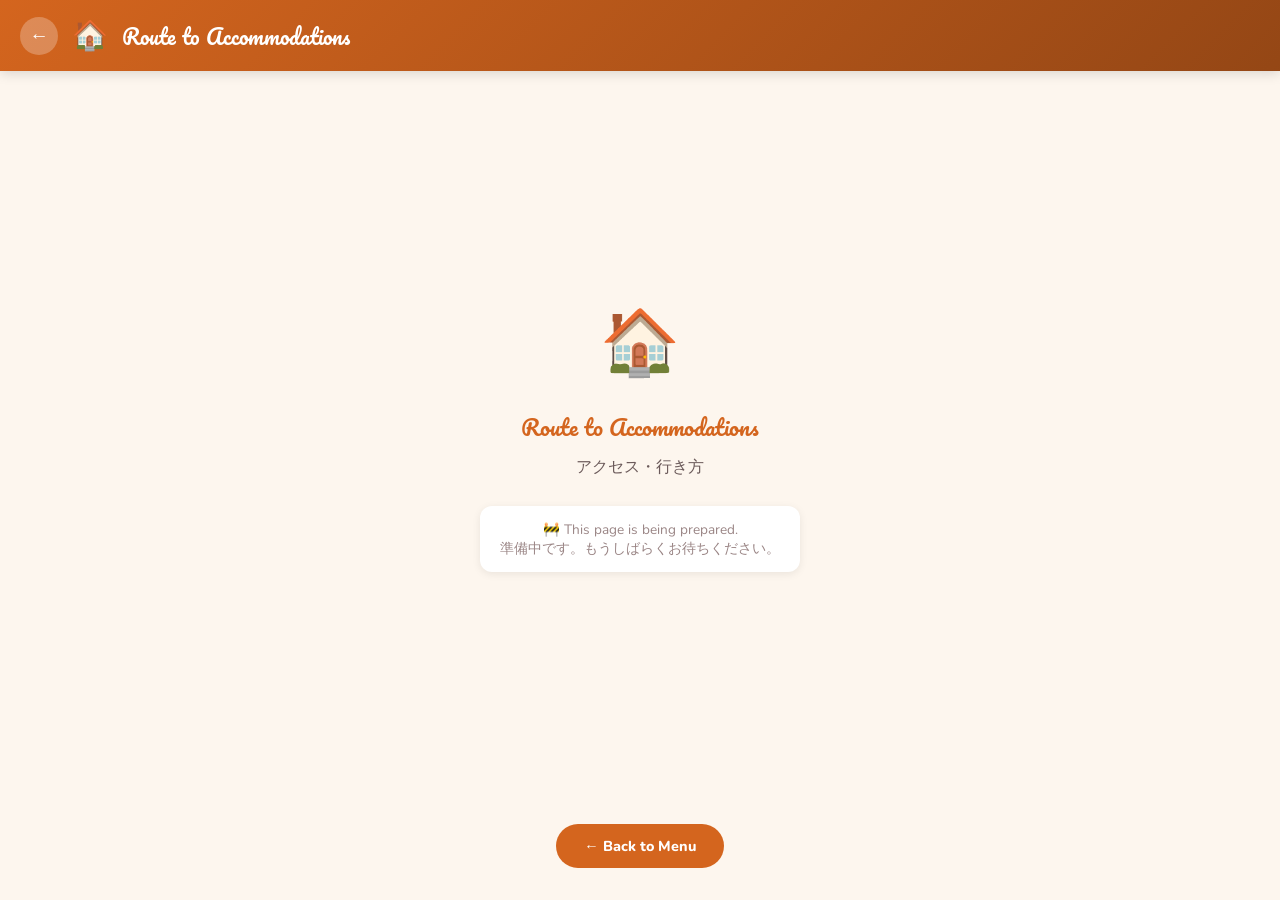
==== access/index.html @ 3fa20dd9 "feliz-stay-1001: access placeholder" ====
<!DOCTYPE html>
<html lang="en">
<head>
<meta charset="UTF-8">
<meta name="viewport" content="width=device-width, initial-scale=1.0">
<title>Route to Accommodations — Feliz Stay 1001</title>
<link href="https://fonts.googleapis.com/css2?family=Nunito:wght@700;800;900&family=Pacifico&display=swap" rel="stylesheet">
<style>
  :root{--accent:#d4651e;--accent-light:#fcd3ae;--cream:#fdf6ee;}
  *{box-sizing:border-box;margin:0;padding:0;}
  body{font-family:'Nunito',sans-serif;background:var(--cream);color:#3a3232;min-height:100vh;display:flex;flex-direction:column;}
  .top-bar{background:linear-gradient(135deg,var(--accent) 0%,color-mix(in srgb,var(--accent) 70%,black) 100%);padding:16px 20px;display:flex;align-items:center;gap:14px;position:sticky;top:0;z-index:10;box-shadow:0 2px 12px rgba(0,0,0,0.15);}
  .back-btn{background:rgba(255,255,255,0.25);border:none;border-radius:50%;width:38px;height:38px;display:flex;align-items:center;justify-content:center;cursor:pointer;font-size:1.2rem;color:#fff;text-decoration:none;flex-shrink:0;}
  .back-btn:hover{background:rgba(255,255,255,0.4);}
  .top-title{font-family:'Pacifico',cursive;font-size:1.3rem;color:#fff;flex:1;}
  .top-emoji{font-size:1.8rem;}
  .content{flex:1;display:flex;flex-direction:column;align-items:center;justify-content:center;padding:40px 20px;text-align:center;}
  .icon{font-size:4rem;margin-bottom:20px;}
  .title{font-family:'Pacifico',cursive;font-size:1.4rem;color:var(--accent);margin-bottom:10px;}
  .subtitle{font-size:1rem;color:#6b5a5a;margin-bottom:8px;}
  .note{font-size:0.85rem;color:#9a8585;background:#fff;border-radius:12px;padding:14px 20px;margin-top:20px;box-shadow:0 2px 8px rgba(0,0,0,0.08);}
  .back-footer{text-align:center;padding:24px 0 32px;}
  .back-footer a{display:inline-flex;align-items:center;gap:8px;background:var(--accent);color:#fff;text-decoration:none;padding:12px 28px;border-radius:50px;font-weight:800;font-size:0.9rem;}
</style>
</head>
<body>
<div class="top-bar">
  <a href="../" class="back-btn">&#x2190;</a>
  <span class="top-emoji">🏠</span>
  <div class="top-title">Route to Accommodations</div>
</div>
<div class="content">
  <div class="icon">🏠</div>
  <div class="title">Route to Accommodations</div>
  <div class="subtitle">アクセス・行き方</div>
  <div class="note">🚧 This page is being prepared.<br>準備中です。もうしばらくお待ちください。</div>
</div>
<div class="back-footer">
  <a href="../">&#x2190; Back to Menu</a>
</div>
</body>
</html>
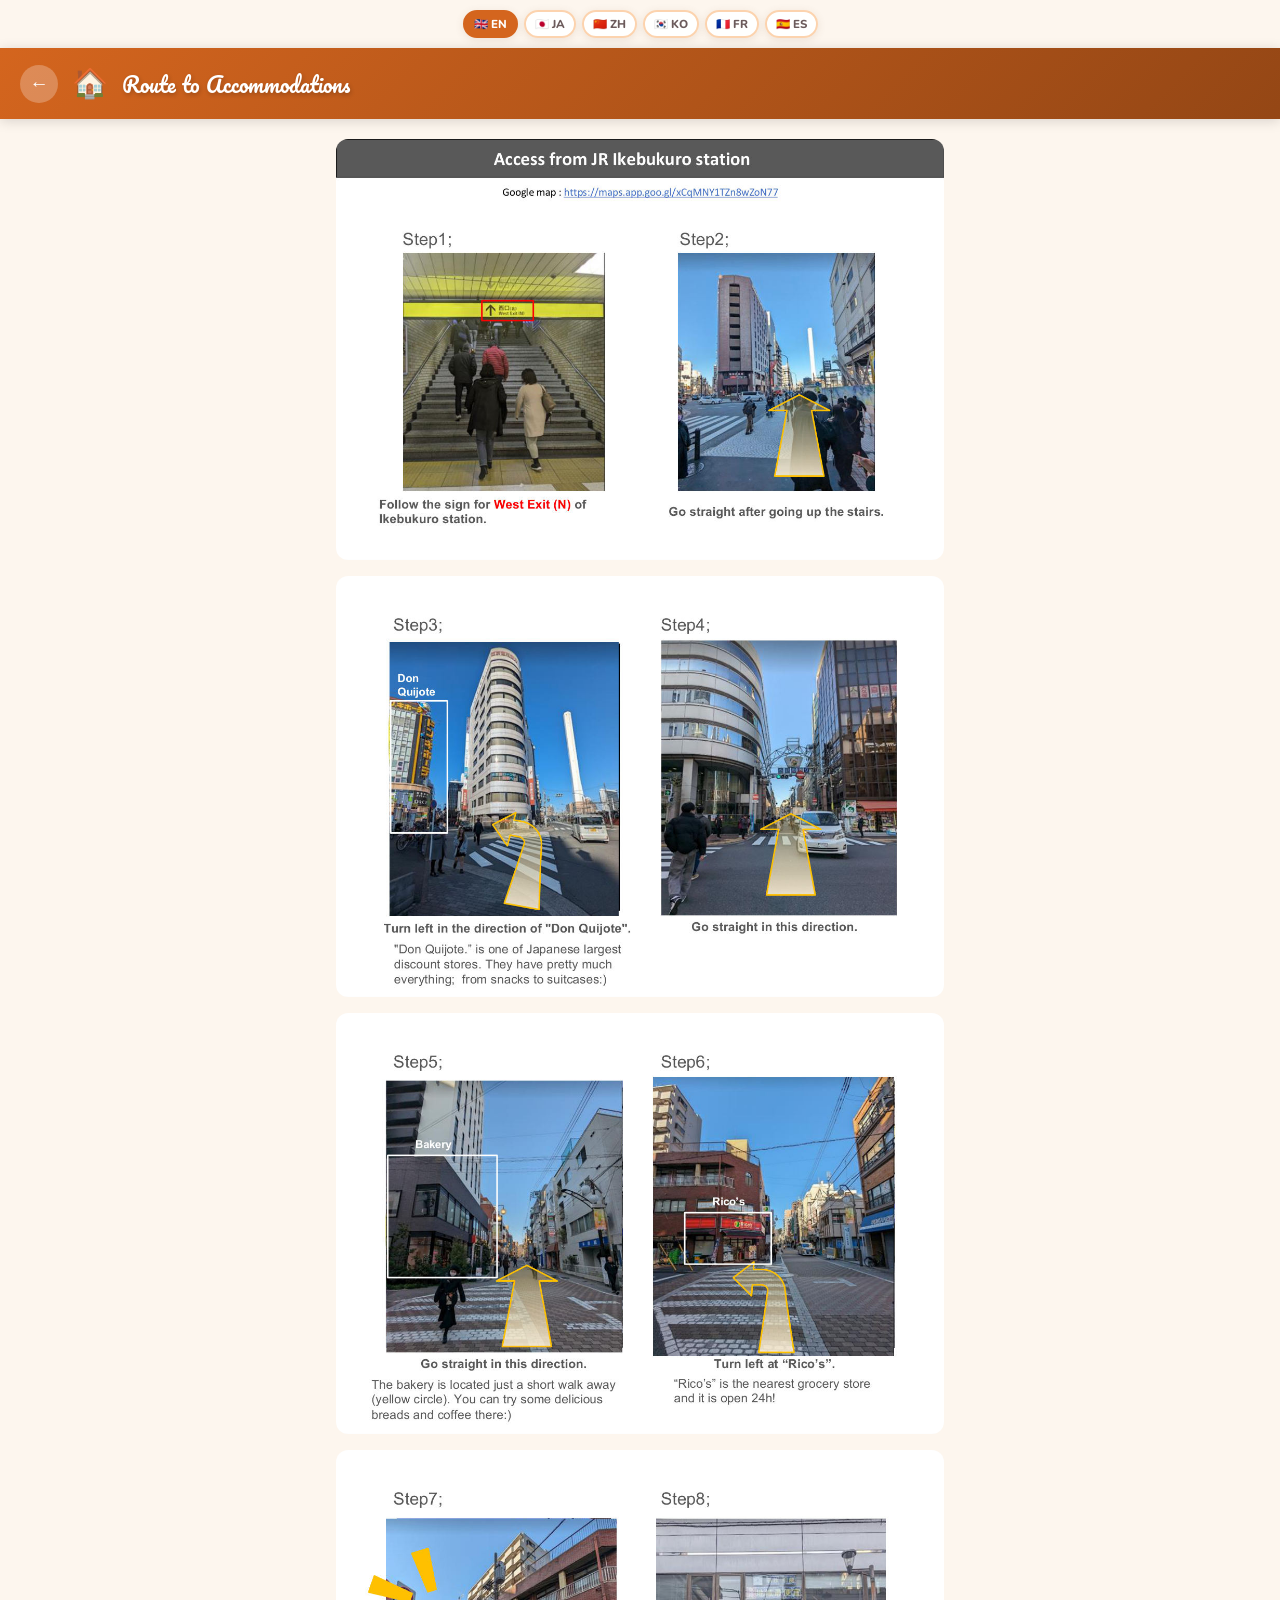
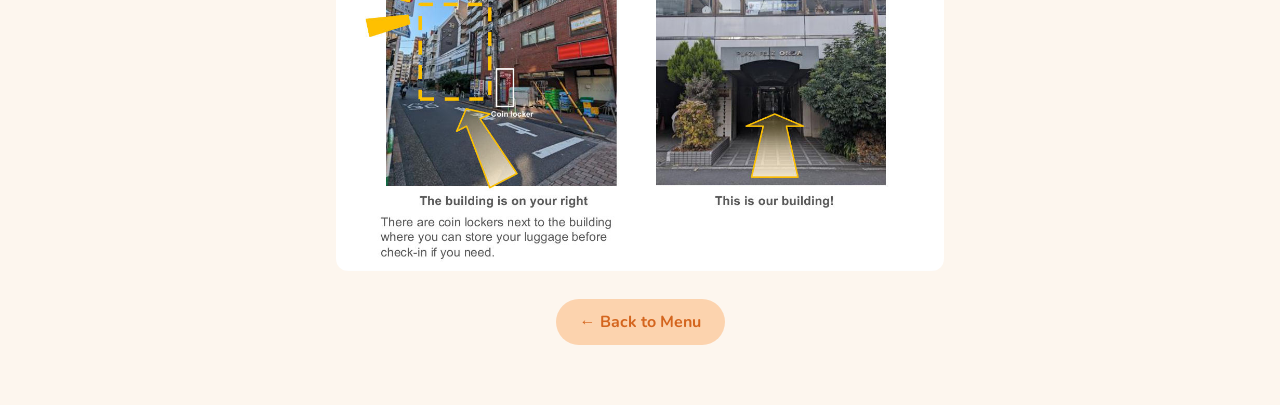
==== commit 9aee5bdc: "feliz-stay-1001: access page (from 907, same building)" ====
--- a/access/index.html
+++ b/access/index.html
@@ -4,39 +4,158 @@
 <meta charset="UTF-8">
 <meta name="viewport" content="width=device-width, initial-scale=1.0">
 <title>Route to Accommodations — Feliz Stay 1001</title>
-<link href="https://fonts.googleapis.com/css2?family=Nunito:wght@700;800;900&family=Pacifico&display=swap" rel="stylesheet">
+<link href="https://fonts.googleapis.com/css2?family=Nunito:wght@600;700;800;900&family=Pacifico&display=swap" rel="stylesheet">
 <style>
-  :root{--accent:#d4651e;--accent-light:#fcd3ae;--cream:#fdf6ee;}
-  *{box-sizing:border-box;margin:0;padding:0;}
-  body{font-family:'Nunito',sans-serif;background:var(--cream);color:#3a3232;min-height:100vh;display:flex;flex-direction:column;}
-  .top-bar{background:linear-gradient(135deg,var(--accent) 0%,color-mix(in srgb,var(--accent) 70%,black) 100%);padding:16px 20px;display:flex;align-items:center;gap:14px;position:sticky;top:0;z-index:10;box-shadow:0 2px 12px rgba(0,0,0,0.15);}
-  .back-btn{background:rgba(255,255,255,0.25);border:none;border-radius:50%;width:38px;height:38px;display:flex;align-items:center;justify-content:center;cursor:pointer;font-size:1.2rem;color:#fff;text-decoration:none;flex-shrink:0;}
-  .back-btn:hover{background:rgba(255,255,255,0.4);}
-  .top-title{font-family:'Pacifico',cursive;font-size:1.3rem;color:#fff;flex:1;}
-  .top-emoji{font-size:1.8rem;}
-  .content{flex:1;display:flex;flex-direction:column;align-items:center;justify-content:center;padding:40px 20px;text-align:center;}
-  .icon{font-size:4rem;margin-bottom:20px;}
-  .title{font-family:'Pacifico',cursive;font-size:1.4rem;color:var(--accent);margin-bottom:10px;}
-  .subtitle{font-size:1rem;color:#6b5a5a;margin-bottom:8px;}
-  .note{font-size:0.85rem;color:#9a8585;background:#fff;border-radius:12px;padding:14px 20px;margin-top:20px;box-shadow:0 2px 8px rgba(0,0,0,0.08);}
-  .back-footer{text-align:center;padding:24px 0 32px;}
-  .back-footer a{display:inline-flex;align-items:center;gap:8px;background:var(--accent);color:#fff;text-decoration:none;padding:12px 28px;border-radius:50px;font-weight:800;font-size:0.9rem;}
+  :root {
+    --accent: #d4651e;
+    --accent-light: #fcd3ae;
+    --cream: #fdf6ee;
+    --text-dark: #3a3232;
+    --text-mid: #6b5a5a;
+  }
+  * { box-sizing: border-box; margin: 0; padding: 0; }
+  body { font-family: 'Nunito', sans-serif; background: var(--cream); color: var(--text-dark); min-height: 100vh; }
+  .top-bar {
+    background: linear-gradient(135deg, var(--accent) 0%, color-mix(in srgb, var(--accent) 70%, black) 100%);
+    padding: 16px 20px;
+    display: flex;
+    align-items: center;
+    gap: 14px;
+    position: sticky;
+    top: 0;
+    z-index: 10;
+    box-shadow: 0 2px 12px rgba(0,0,0,0.15);
+  }
+  .back-btn {
+    background: rgba(255,255,255,0.25);
+    border: none;
+    border-radius: 50%;
+    width: 38px; height: 38px;
+    display: flex; align-items: center; justify-content: center;
+    cursor: pointer;
+    font-size: 1.2rem;
+    color: #fff;
+    text-decoration: none;
+    flex-shrink: 0;
+    transition: background 0.2s;
+  }
+  .back-btn:hover { background: rgba(255,255,255,0.4); }
+  .top-title {
+    font-family: 'Pacifico', cursive;
+    font-size: 1.3rem;
+    color: #fff;
+    text-shadow: 1px 2px 4px rgba(0,0,0,0.2);
+    flex: 1;
+  }
+  .top-emoji { font-size: 1.8rem; }
+  .content { padding: 20px 16px 40px; max-width: 640px; margin: 0 auto; }
+  .content img:last-child { margin-bottom: 0; }
+  .back-footer {
+    text-align: center;
+    margin-top: 28px;
+    padding-bottom: 20px;
+  }
+  .back-footer a {
+    display: inline-flex;
+    align-items: center;
+    gap: 8px;
+    color: var(--accent);
+    font-weight: 700;
+    font-size: 1rem;
+    text-decoration: none;
+    background: var(--accent-light);
+    padding: 12px 24px;
+    border-radius: 50px;
+    transition: opacity 0.2s;
+  }
+  .back-footer a:hover { opacity: 0.8; }
+
+  /* lang-bar */
+  .lang-bar {
+    display: flex;
+    justify-content: center;
+    gap: 6px;
+    padding: 10px 16px;
+    flex-wrap: wrap;
+    background: var(--cream);
+  }
+  .lang-btn {
+    border: 2px solid var(--accent-light);
+    background: rgba(255,255,255,0.92);
+    backdrop-filter: blur(6px);
+    border-radius: 50px;
+    padding: 4px 9px;
+    font-family: 'Nunito', sans-serif;
+    font-size: 0.72rem;
+    font-weight: 800;
+    color: var(--text-mid);
+    cursor: pointer;
+    transition: all 0.2s;
+    box-shadow: 0 2px 8px rgba(120,80,60,0.12);
+  }
+  .lang-btn.active {
+    background: var(--accent);
+    border-color: var(--accent);
+    color: #fff;
+  }
+  .lang-btn:hover:not(.active) {
+    border-color: var(--accent);
+    color: var(--accent);
+  }
 </style>
+    <link rel="stylesheet" href="../assets/style-sub.css">
 </head>
 <body>
+<div class="lang-bar">
+  <button class="lang-btn active" onclick="setLang('en', this)">🇬🇧 EN</button>
+  <button class="lang-btn" onclick="setLang('ja', this)">🇯🇵 JA</button>
+  <button class="lang-btn" onclick="setLang('zh', this)">🇨🇳 ZH</button>
+  <button class="lang-btn" onclick="setLang('ko', this)">🇰🇷 KO</button>
+  <button class="lang-btn" onclick="setLang('fr', this)">🇫🇷 FR</button>
+  <button class="lang-btn" onclick="setLang('es', this)">🇪🇸 ES</button>
+</div>
 <div class="top-bar">
-  <a href="../" class="back-btn">&#x2190;</a>
+  <a href="../" class="back-btn">←</a>
   <span class="top-emoji">🏠</span>
-  <div class="top-title">Route to Accommodations</div>
+  <div class="top-title" data-i18n="pageTitle">Route to Accommodations</div>
 </div>
 <div class="content">
-  <div class="icon">🏠</div>
-  <div class="title">Route to Accommodations</div>
-  <div class="subtitle">アクセス・行き方</div>
-  <div class="note">🚧 This page is being prepared.<br>準備中です。もうしばらくお待ちください。</div>
+<img src="[data-uri]" alt="Route to Accommodations" data-i18n-alt="imgAlt" style="width:100%;border-radius:12px;display:block;margin-bottom:16px;">
+<img src="[data-uri]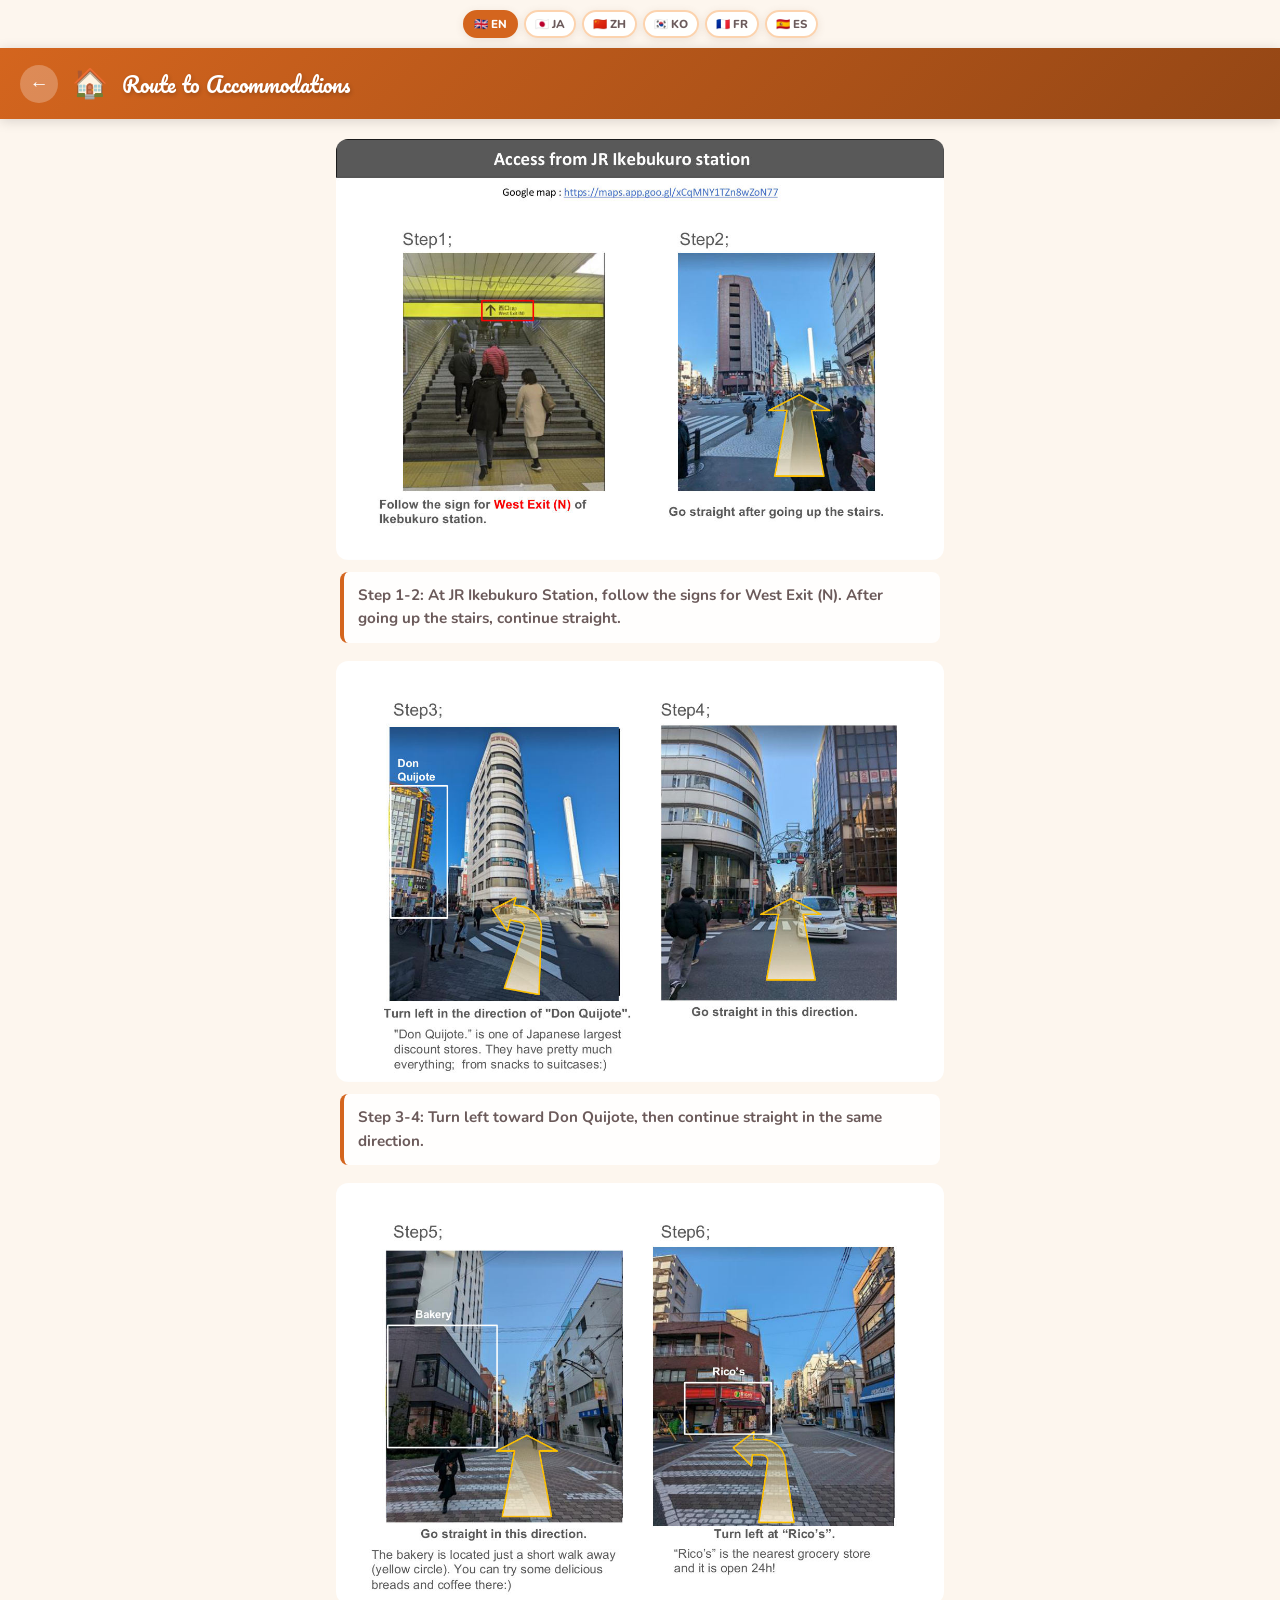
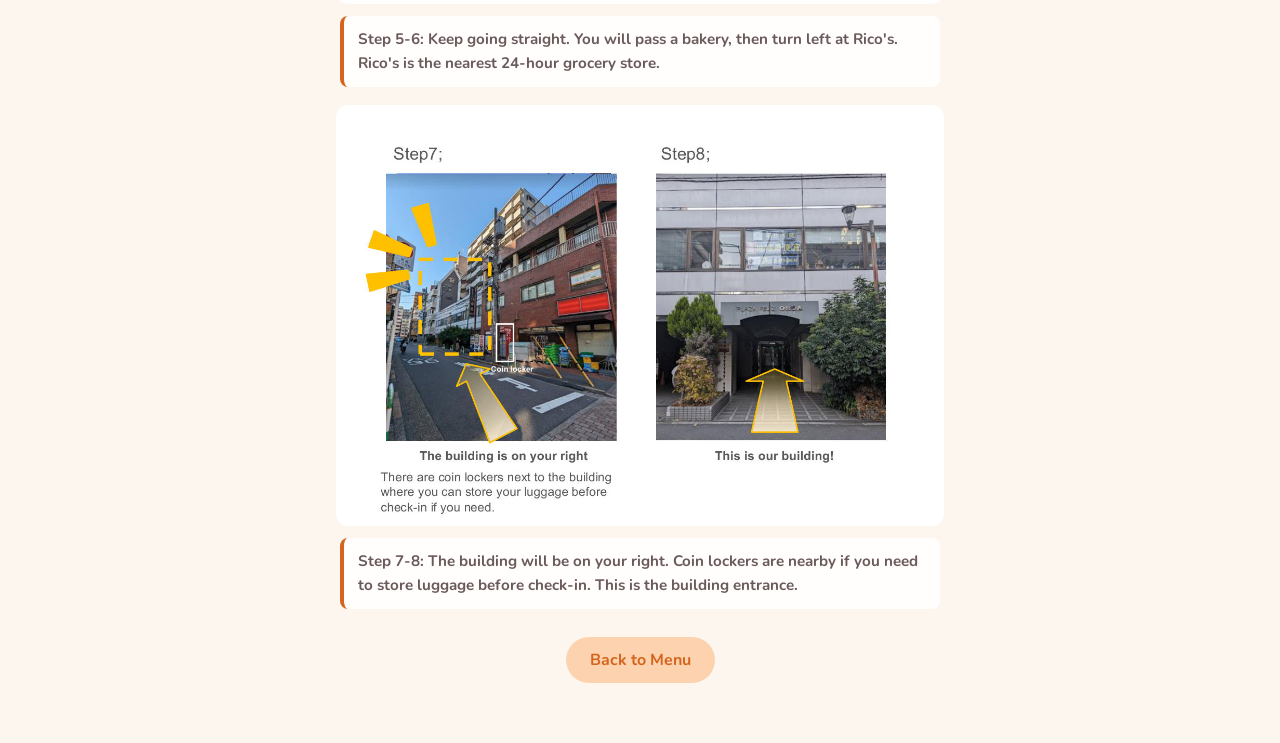
==== commit 4b6aeb3c: "Add multilingual access route captions" ====
--- a/access/index.html
+++ b/access/index.html
@@ -55,6 +55,17 @@
     margin-top: 28px;
     padding-bottom: 20px;
   }
+  .caption {
+    margin: -4px 4px 18px;
+    color: var(--text-mid);
+    font-size: 0.95rem;
+    font-weight: 700;
+    line-height: 1.55;
+    background: rgba(255,255,255,0.88);
+    border-left: 4px solid var(--accent);
+    border-radius: 8px;
+    padding: 12px 14px;
+  }
   .back-footer a {
     display: inline-flex;
     align-items: center;
@@ -117,13 +128,17 @@
 <div class="top-bar">
   <a href="../" class="back-btn">←</a>
   <span class="top-emoji">🏠</span>
-  <div class="top-title" data-i18n="pageTitle">Route to Accommodations</div>
+  <div class="top-title">Route to Accommodations</div>
 </div>
 <div class="content">
 <img src="[data-uri]" alt="Route to Accommodations" data-i18n-alt="imgAlt" style="width:100%;border-radius:12px;display:block;margin-bottom:16px;">
+<div class="caption" data-i18n="c1"></div>
 <img src="[data-uri]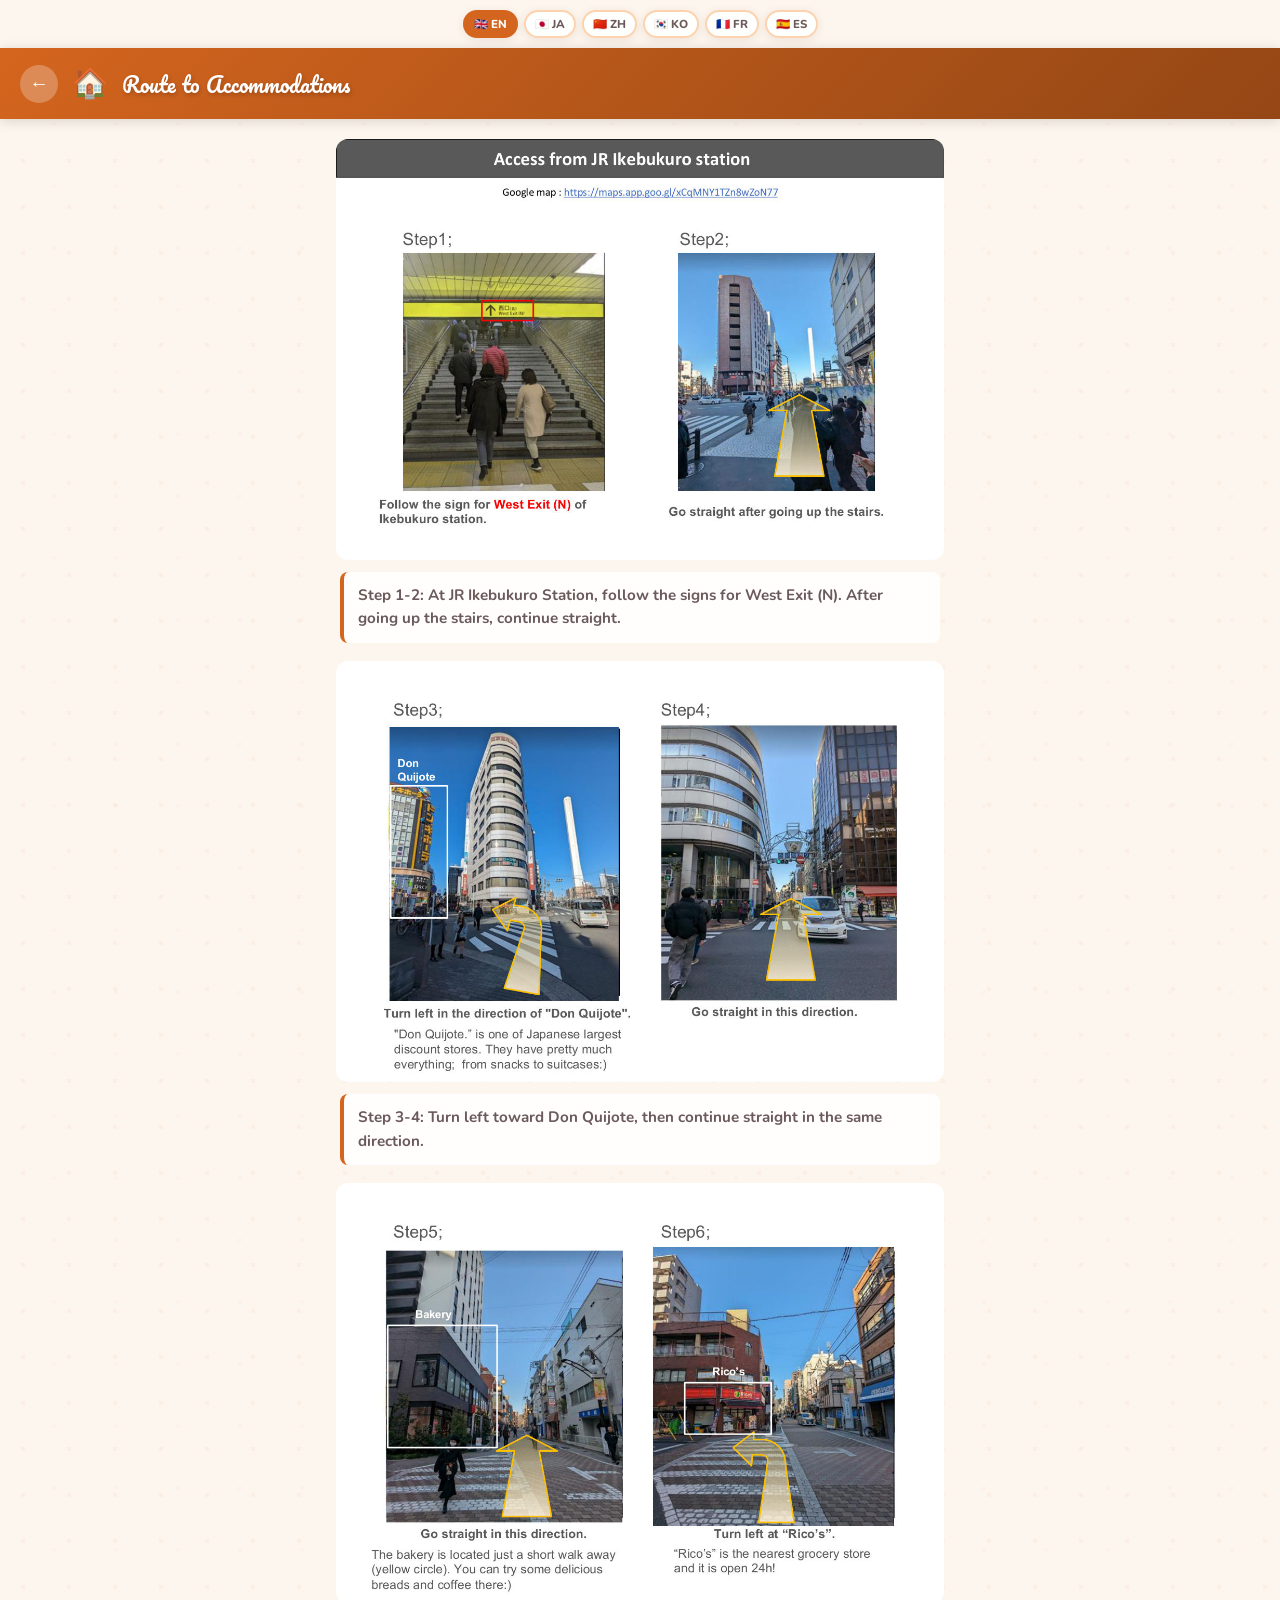
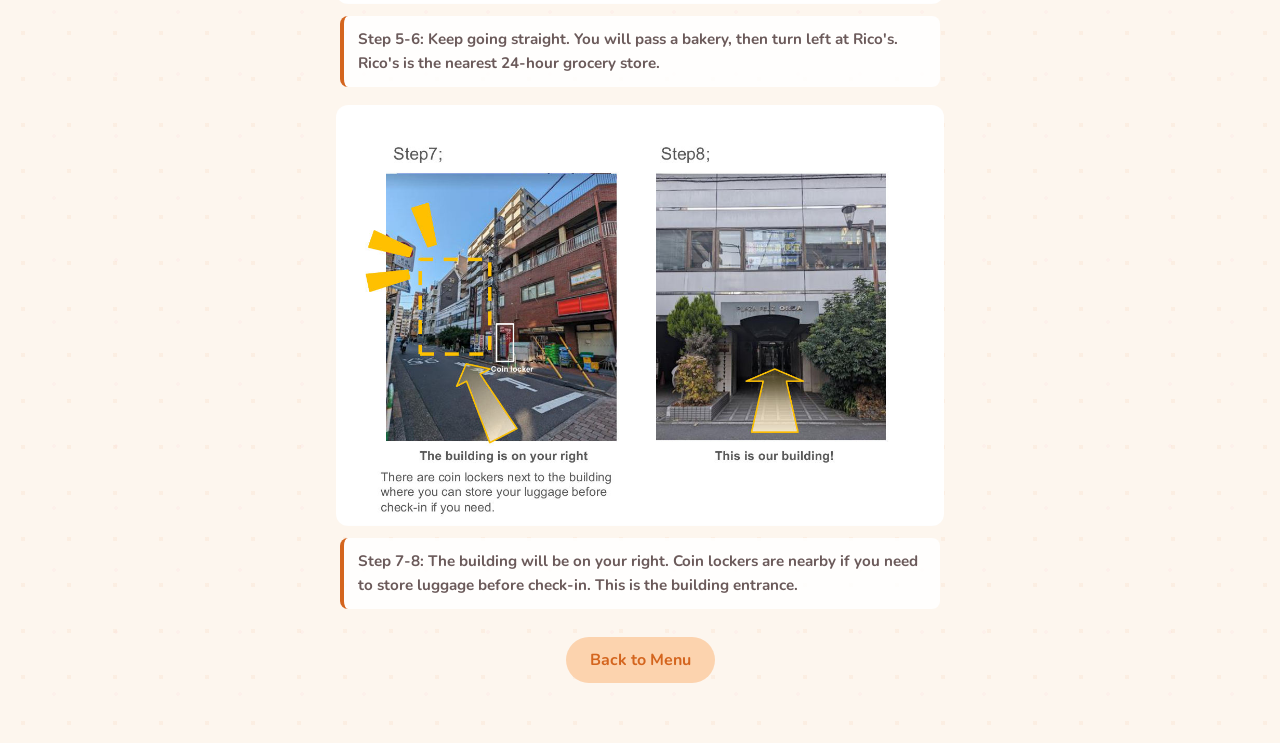
==== commit 7c389d7a: "Add Cute Pack shared animations for feliz-stay-1001" ====
--- a/access/index.html
+++ b/access/index.html
@@ -115,6 +115,8 @@
   }
 </style>
     <link rel="stylesheet" href="../assets/style-sub.css">
+  <link rel="stylesheet" href="../assets/cute-pack.css">
+  <style id="cute-pack-theme">:root{--cp-chip-a:#fff3e8;--cp-chip-b:#fdeef4;--cp-hover-shadow:rgba(220,140,90,.18);--cp-dot-1:rgba(240,170,120,.10);}</style>
 </head>
 <body>
 <div class="lang-bar">
@@ -223,5 +225,6 @@
   applyTranslations(initialLang);
 }
 </script>
+  <script src="../assets/cute-pack.js" defer></script>
 </body>
 </html>
--- a/assets/cute-pack.css
+++ b/assets/cute-pack.css
@@ -0,0 +1,169 @@
+/* ==== Cute Pack: shared lightweight decorations (no deps) ==== */
+:root {
+  --cp-chip-a: #eaf6ff;
+  --cp-chip-b: #fdf1f7;
+  --cp-hover-shadow: rgba(80, 140, 200, .18);
+  --cp-dot-1: rgba(140, 190, 240, .10);
+  --cp-dot-2: rgba(255, 170, 200, .08);
+  --cp-sparkle: #ffb6d1;
+}
+
+@media (prefers-reduced-motion: no-preference) {
+  .hero-house,
+  .hero .mark,
+  header.hero .mark,
+  body:not(.cp-emergency) .top-emoji {
+    display: inline-block;
+    animation: cp-bob 3s ease-in-out infinite;
+    will-change: transform;
+  }
+
+  @keyframes cp-bob {
+    0%, 100% { transform: translateY(0) rotate(-2deg); }
+    50% { transform: translateY(-8px) rotate(2deg); }
+  }
+
+  .pl-icon {
+    display: inline-block;
+    animation: cp-wiggle 4s ease-in-out infinite;
+    will-change: transform;
+  }
+
+  .pl-btn:nth-child(2) .pl-icon { animation-delay: .6s; }
+  .pl-btn:nth-child(3) .pl-icon { animation-delay: 1.2s; }
+  .pl-btn:nth-child(4) .pl-icon { animation-delay: 1.8s; }
+
+  @keyframes cp-wiggle {
+    0%, 88%, 100% { transform: rotate(0); }
+    90% { transform: rotate(-8deg) scale(1.08); }
+    94% { transform: rotate(8deg) scale(1.08); }
+    98% { transform: rotate(-4deg); }
+  }
+
+  .wifi-card,
+  .wifi {
+    position: relative;
+    overflow: hidden;
+  }
+
+  .wifi-card::after,
+  .wifi::after {
+    content: '';
+    position: absolute;
+    top: 0;
+    left: -80%;
+    width: 50%;
+    height: 100%;
+    background: linear-gradient(105deg, transparent, rgba(255,255,255,.35), transparent);
+    animation: cp-shine 5s ease-in-out infinite;
+    pointer-events: none;
+  }
+
+  @keyframes cp-shine {
+    0%, 70% { transform: translateX(0); opacity: 1; }
+    85%, 100% { transform: translateX(420%); opacity: 1; }
+  }
+
+  .cp-reveal {
+    opacity: 0;
+    transform: translateY(14px) scale(.98);
+    transition: opacity .5s ease, transform .5s cubic-bezier(.34, 1.56, .64, 1);
+  }
+
+  .cp-reveal.cp-in {
+    opacity: 1;
+    transform: none;
+  }
+
+  .chat-avatar {
+    animation: cp-hop 6s ease-in-out infinite;
+    will-change: transform;
+  }
+
+  @keyframes cp-hop {
+    0%, 92%, 100% { transform: translateY(0); }
+    94% { transform: translateY(-5px); }
+    97% { transform: translateY(0); }
+    98.5% { transform: translateY(-2px); }
+  }
+}
+
+@media (prefers-reduced-motion: reduce) {
+  .hero-house,
+  .hero .mark,
+  header.hero .mark,
+  .top-emoji,
+  .pl-icon,
+  .chat-avatar,
+  .wifi-card::after,
+  .wifi::after {
+    animation: none !important;
+  }
+
+  .cp-reveal,
+  .cp-reveal.cp-in {
+    opacity: 1 !important;
+    transform: none !important;
+    transition: none !important;
+  }
+}
+
+.pl-btn,
+.chip,
+.em-btn,
+.lang-btn,
+.back-btn,
+.back-footer a,
+.maps-btn,
+.map-link,
+.wifi-row,
+.qr-toggle,
+.send-btn {
+  transition: transform .15s cubic-bezier(.34, 1.56, .64, 1), box-shadow .15s;
+}
+
+.pl-btn:active,
+.chip:active,
+.em-btn:active,
+.lang-btn:active,
+.back-btn:active,
+.back-footer a:active,
+.maps-btn:active,
+.map-link:active,
+.wifi-row:active,
+.qr-toggle:active,
+.send-btn:active {
+  transform: scale(.94);
+}
+
+.pl-btn:hover,
+.back-footer a:hover,
+.maps-btn:hover,
+.map-link:hover,
+.wifi-row:hover,
+.qr-toggle:hover {
+  transform: translateY(-3px) scale(1.02);
+  box-shadow: 0 10px 24px var(--cp-hover-shadow);
+}
+
+.pl-icon-wrap {
+  background: linear-gradient(135deg, var(--cp-chip-a), var(--cp-chip-b)) !important;
+  border-radius: 50%;
+  box-shadow: inset 0 0 0 3px #fff, 0 3px 8px rgba(120, 160, 220, .15);
+}
+
+body {
+  background-image:
+    radial-gradient(var(--cp-dot-1) 2.5px, transparent 2.5px),
+    radial-gradient(var(--cp-dot-2) 2px, transparent 2px);
+  background-size: 46px 46px, 62px 62px;
+  background-position: 0 0, 23px 31px;
+}
+
+.menu-group-title::after {
+  content: ' ✦';
+  font-size: .7em;
+  color: var(--cp-sparkle);
+  vertical-align: super;
+}
+/* ==== /Cute Pack ==== */
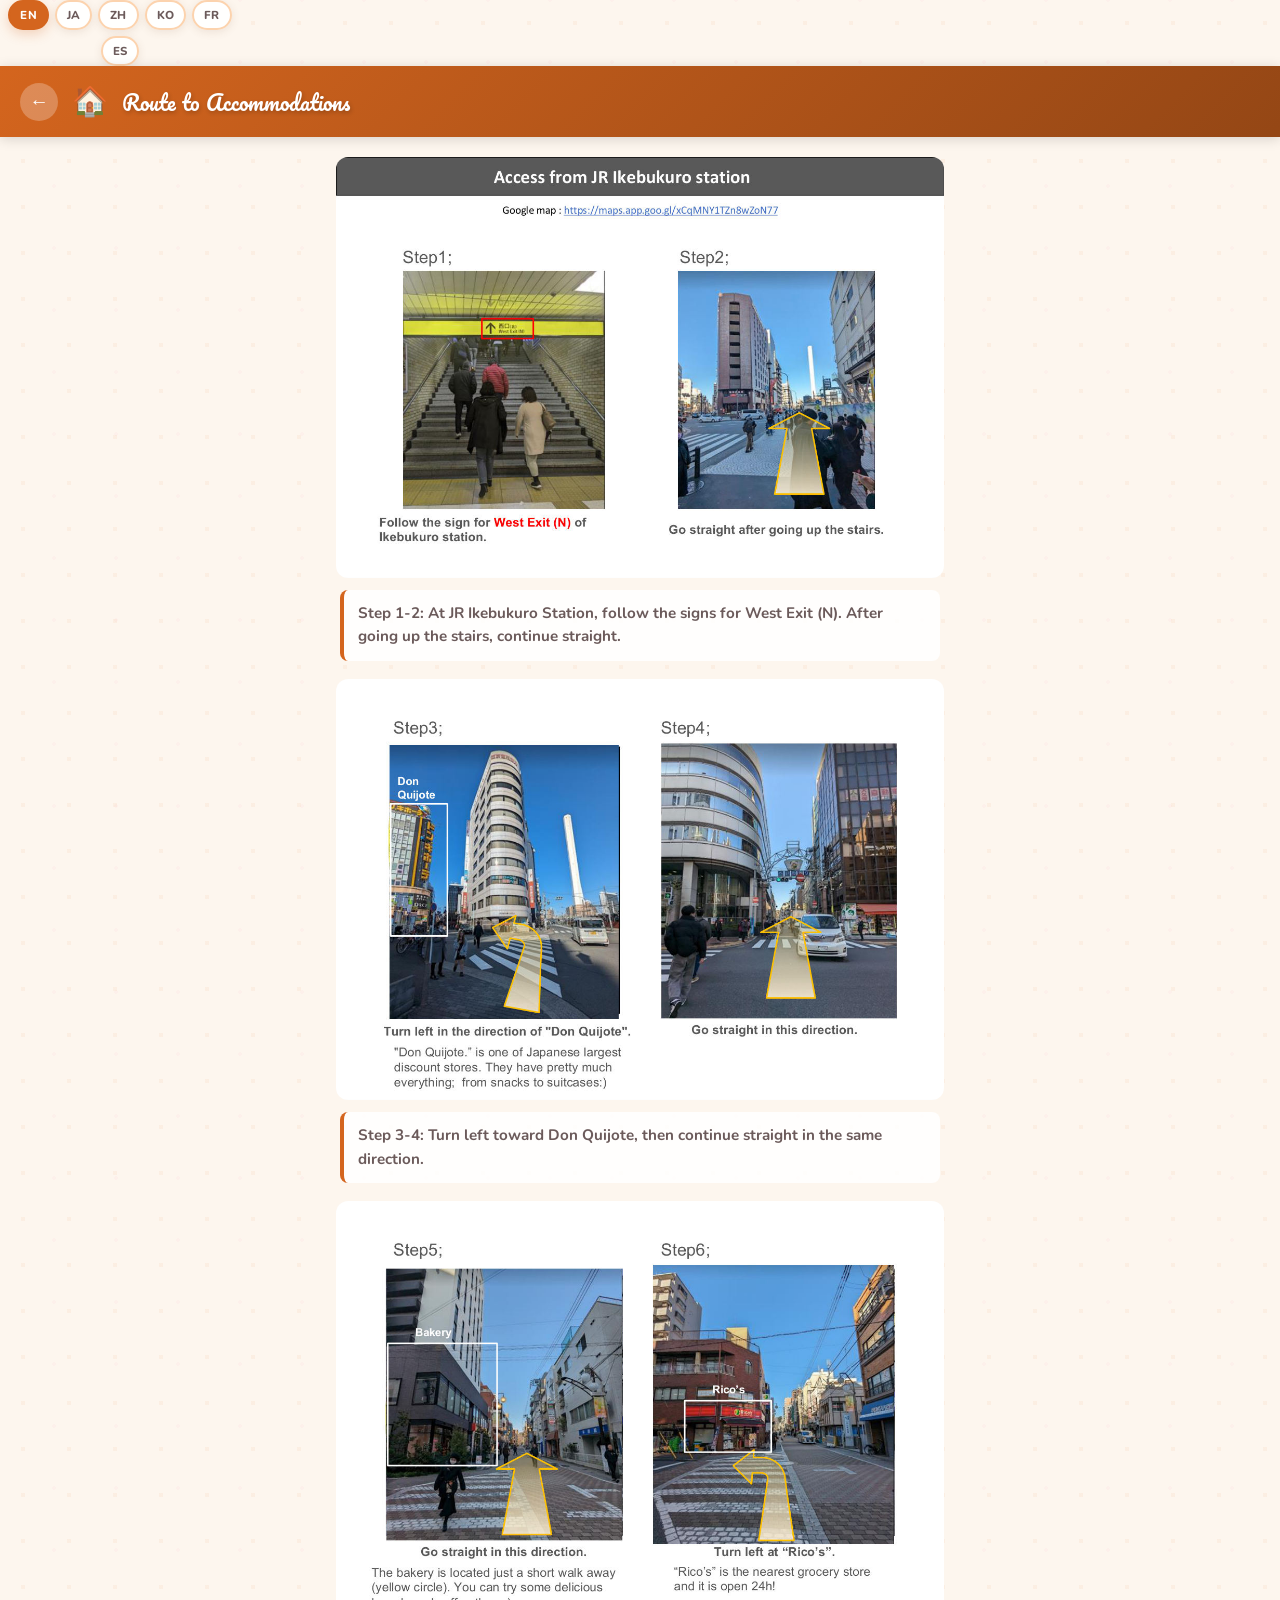
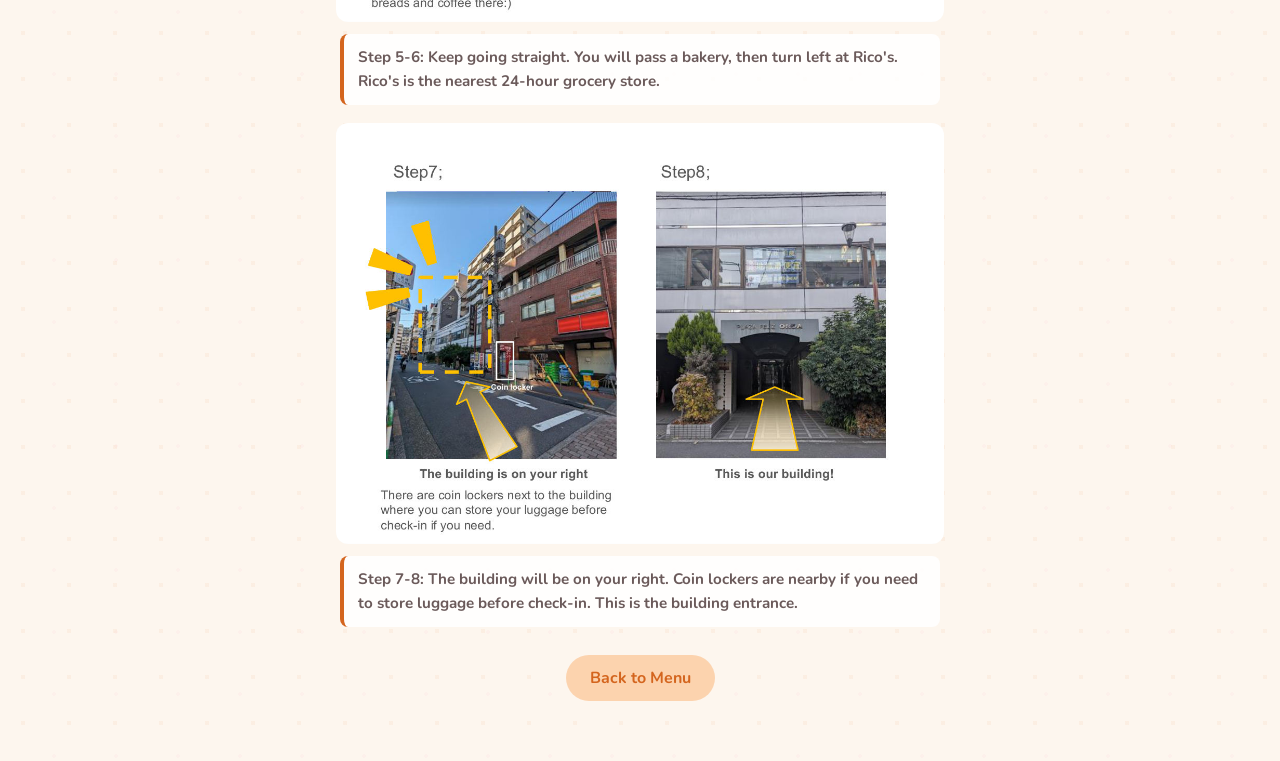
==== commit f6fda4d7: "i18n: introduce shared assets (assets/i18n.{js,css}) and refactor all pages to 6-language switcher w" ====
--- a/access/index.html
+++ b/access/index.html
@@ -81,51 +81,21 @@
   }
   .back-footer a:hover { opacity: 0.8; }
 
-  /* lang-bar */
-  .lang-bar {
-    display: flex;
-    justify-content: center;
-    gap: 6px;
-    padding: 10px 16px;
-    flex-wrap: wrap;
-    background: var(--cream);
-  }
-  .lang-btn {
-    border: 2px solid var(--accent-light);
-    background: rgba(255,255,255,0.92);
-    backdrop-filter: blur(6px);
-    border-radius: 50px;
-    padding: 4px 9px;
-    font-family: 'Nunito', sans-serif;
-    font-size: 0.72rem;
-    font-weight: 800;
-    color: var(--text-mid);
-    cursor: pointer;
-    transition: all 0.2s;
-    box-shadow: 0 2px 8px rgba(120,80,60,0.12);
-  }
-  .lang-btn.active {
-    background: var(--accent);
-    border-color: var(--accent);
-    color: #fff;
-  }
-  .lang-btn:hover:not(.active) {
-    border-color: var(--accent);
-    color: var(--accent);
-  }
+  /* Language switcher styles moved to shared assets/i18n.css */
 </style>
     <link rel="stylesheet" href="../assets/style-sub.css">
+    <link rel="stylesheet" href="../assets/i18n.css">
   <link rel="stylesheet" href="../assets/cute-pack.css">
   <style id="cute-pack-theme">:root{--cp-chip-a:#fff3e8;--cp-chip-b:#fdeef4;--cp-hover-shadow:rgba(220,140,90,.18);--cp-dot-1:rgba(240,170,120,.10);}</style>
 </head>
 <body>
 <div class="lang-bar">
-  <button class="lang-btn active" onclick="setLang('en', this)">🇬🇧 EN</button>
-  <button class="lang-btn" onclick="setLang('ja', this)">🇯🇵 JA</button>
-  <button class="lang-btn" onclick="setLang('zh', this)">🇨🇳 ZH</button>
-  <button class="lang-btn" onclick="setLang('ko', this)">🇰🇷 KO</button>
-  <button class="lang-btn" onclick="setLang('fr', this)">🇫🇷 FR</button>
-  <button class="lang-btn" onclick="setLang('es', this)">🇪🇸 ES</button>
+  <button class="lang-btn active" data-lang="en">EN</button>
+  <button class="lang-btn" data-lang="ja">JA</button>
+  <button class="lang-btn" data-lang="zh">ZH</button>
+  <button class="lang-btn" data-lang="ko">KO</button>
+  <button class="lang-btn" data-lang="fr">FR</button>
+  <button class="lang-btn" data-lang="es">ES</button>
 </div>
 <div class="top-bar">
   <a href="../" class="back-btn">←</a>
@@ -197,33 +167,10 @@
     c4: 'Pasos 7-8: El edificio estará a su derecha. Hay casilleros de monedas cerca si necesita guardar equipaje antes del check-in. Esta es la entrada del edificio.'
   }
 };
-function applyTranslations(lang) {
-  const t = UI_STRINGS[lang];
-  if (!t) return;
-  document.querySelectorAll('[data-i18n]').forEach(el => {
-    const key = el.getAttribute('data-i18n');
-    if (key in t) el.textContent = t[key];
-  });
-  document.querySelectorAll('[data-i18n-alt]').forEach(el => {
-    const key = el.getAttribute('data-i18n-alt');
-    if (key in t) el.alt = t[key];
-  });
-  document.documentElement.lang = lang;
-}
-function setLang(lang, btn) {
-  document.querySelectorAll('.lang-btn').forEach(b => b.classList.remove('active'));
-  btn.classList.add('active');
-  try { localStorage.setItem('felizStayLang', lang); } catch (e) {}
-  applyTranslations(lang);
-}
-const savedLang = (() => { try { return localStorage.getItem('felizStayLang'); } catch (e) { return null; } })();
-const initialLang = savedLang && UI_STRINGS[savedLang] ? savedLang : 'en';
-const initialBtn = Array.from(document.querySelectorAll(".lang-btn")).find(btn => btn.getAttribute("onclick") === "setLang('" + initialLang + "', this)");
-if (initialBtn) {
-  setLang(initialLang, initialBtn);
-} else {
-  applyTranslations(initialLang);
-}
+</script>
+<script src="../assets/i18n.js"></script>
+<script>
+  I18N.init({ strings: UI_STRINGS });
 </script>
   <script src="../assets/cute-pack.js" defer></script>
 </body>
--- a/assets/i18n.css
+++ b/assets/i18n.css
@@ -0,0 +1,51 @@
+/* Shared language switcher styles for all pages */
+:root {
+  --i18n-accent: #d4651e;
+  --i18n-accent-light: #fcd3ae;
+  --i18n-text-mid: #6b5a5a;
+  --i18n-white: #ffffff;
+}
+
+/* Home page switcher (nav.lang-switcher) */
+.lang-switcher,
+.lang-bar {
+  position: fixed;
+  top: calc(10px + env(safe-area-inset-top));
+  right: 10px;
+  z-index: 100;
+  display: flex;
+  gap: 6px;
+  flex-wrap: wrap;
+  justify-content: flex-end;
+  max-width: 240px;
+}
+
+/* On sub pages we often place switcher under the top bar; allow static layout too */
+body .lang-bar { position: static; right: auto; top: auto; justify-content: center; }
+
+.lang-btn {
+  border: 2px solid var(--i18n-accent-light);
+  background: rgba(255,255,255,0.92);
+  -webkit-backdrop-filter: blur(6px);
+  backdrop-filter: blur(6px);
+  border-radius: 999px;
+  padding: 5px 10px;
+  font: 800 0.72rem -apple-system, BlinkMacSystemFont, 'Nunito', system-ui, sans-serif;
+  color: var(--i18n-text-mid);
+  cursor: pointer;
+  transition: all 0.2s ease;
+  box-shadow: 0 2px 8px rgba(120,80,60,0.12);
+  letter-spacing: 0.02em;
+}
+.lang-btn.active {
+  background: var(--i18n-accent);
+  border-color: var(--i18n-accent);
+  color: var(--i18n-white);
+  box-shadow: 0 4px 12px rgba(212,101,30,0.25);
+}
+.lang-btn:hover:not(.active),
+.lang-btn:focus-visible:not(.active) {
+  border-color: var(--i18n-accent);
+  color: var(--i18n-accent);
+  outline: none;
+}
--- a/assets/cute-pack.css
+++ b/assets/cute-pack.css
@@ -12,7 +12,8 @@
   .hero-house,
   .hero .mark,
   header.hero .mark,
-  body:not(.cp-emergency) .top-emoji {
+  body:not(.cp-emergency) .top-emoji,
+  body:not(.cp-emergency) .top h1 span[aria-hidden="true"] {
     display: inline-block;
     animation: cp-bob 3s ease-in-out infinite;
     will-change: transform;
@@ -113,6 +114,7 @@
 .em-btn,
 .lang-btn,
 .back-btn,
+.back,
 .back-footer a,
 .maps-btn,
 .map-link,
@@ -127,6 +129,7 @@
 .em-btn:active,
 .lang-btn:active,
 .back-btn:active,
+.back:active,
 .back-footer a:active,
 .maps-btn:active,
 .map-link:active,
@@ -137,6 +140,7 @@
 }
 
 .pl-btn:hover,
+.back:hover,
 .back-footer a:hover,
 .maps-btn:hover,
 .map-link:hover,
